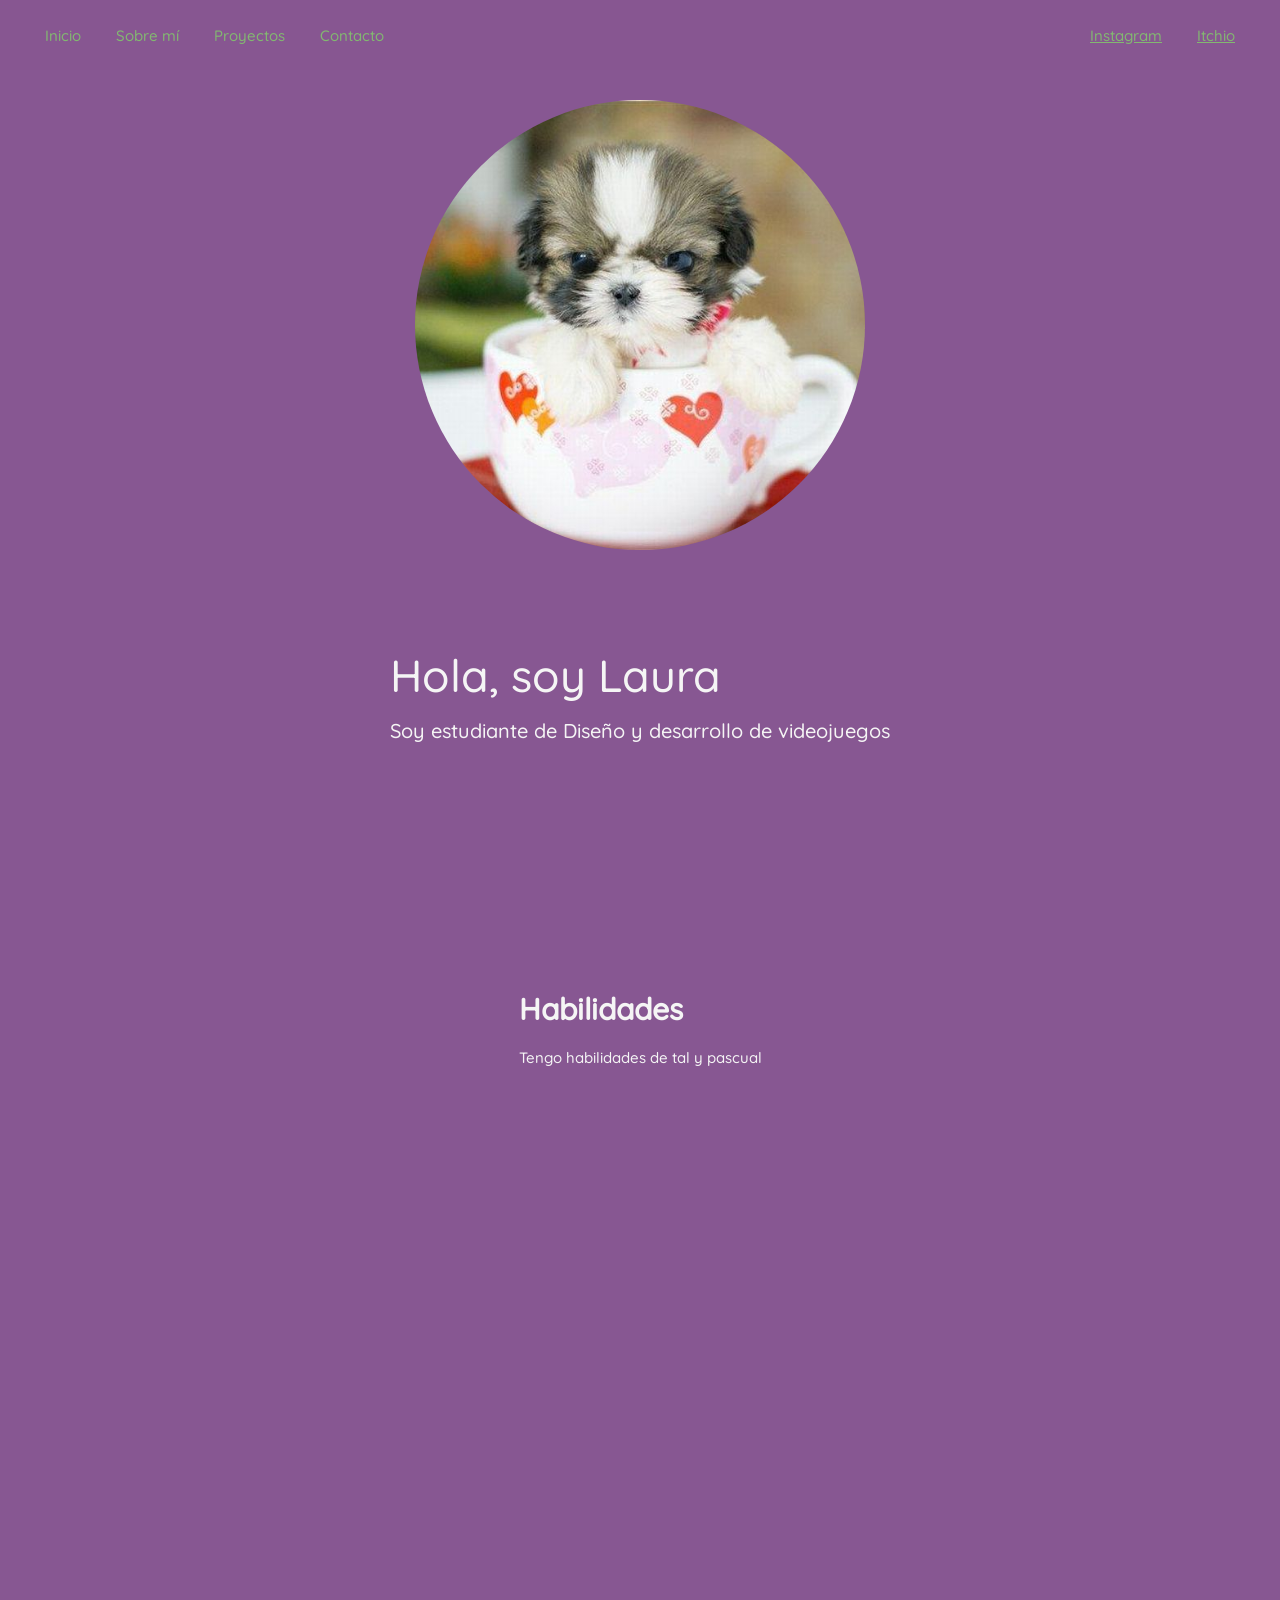
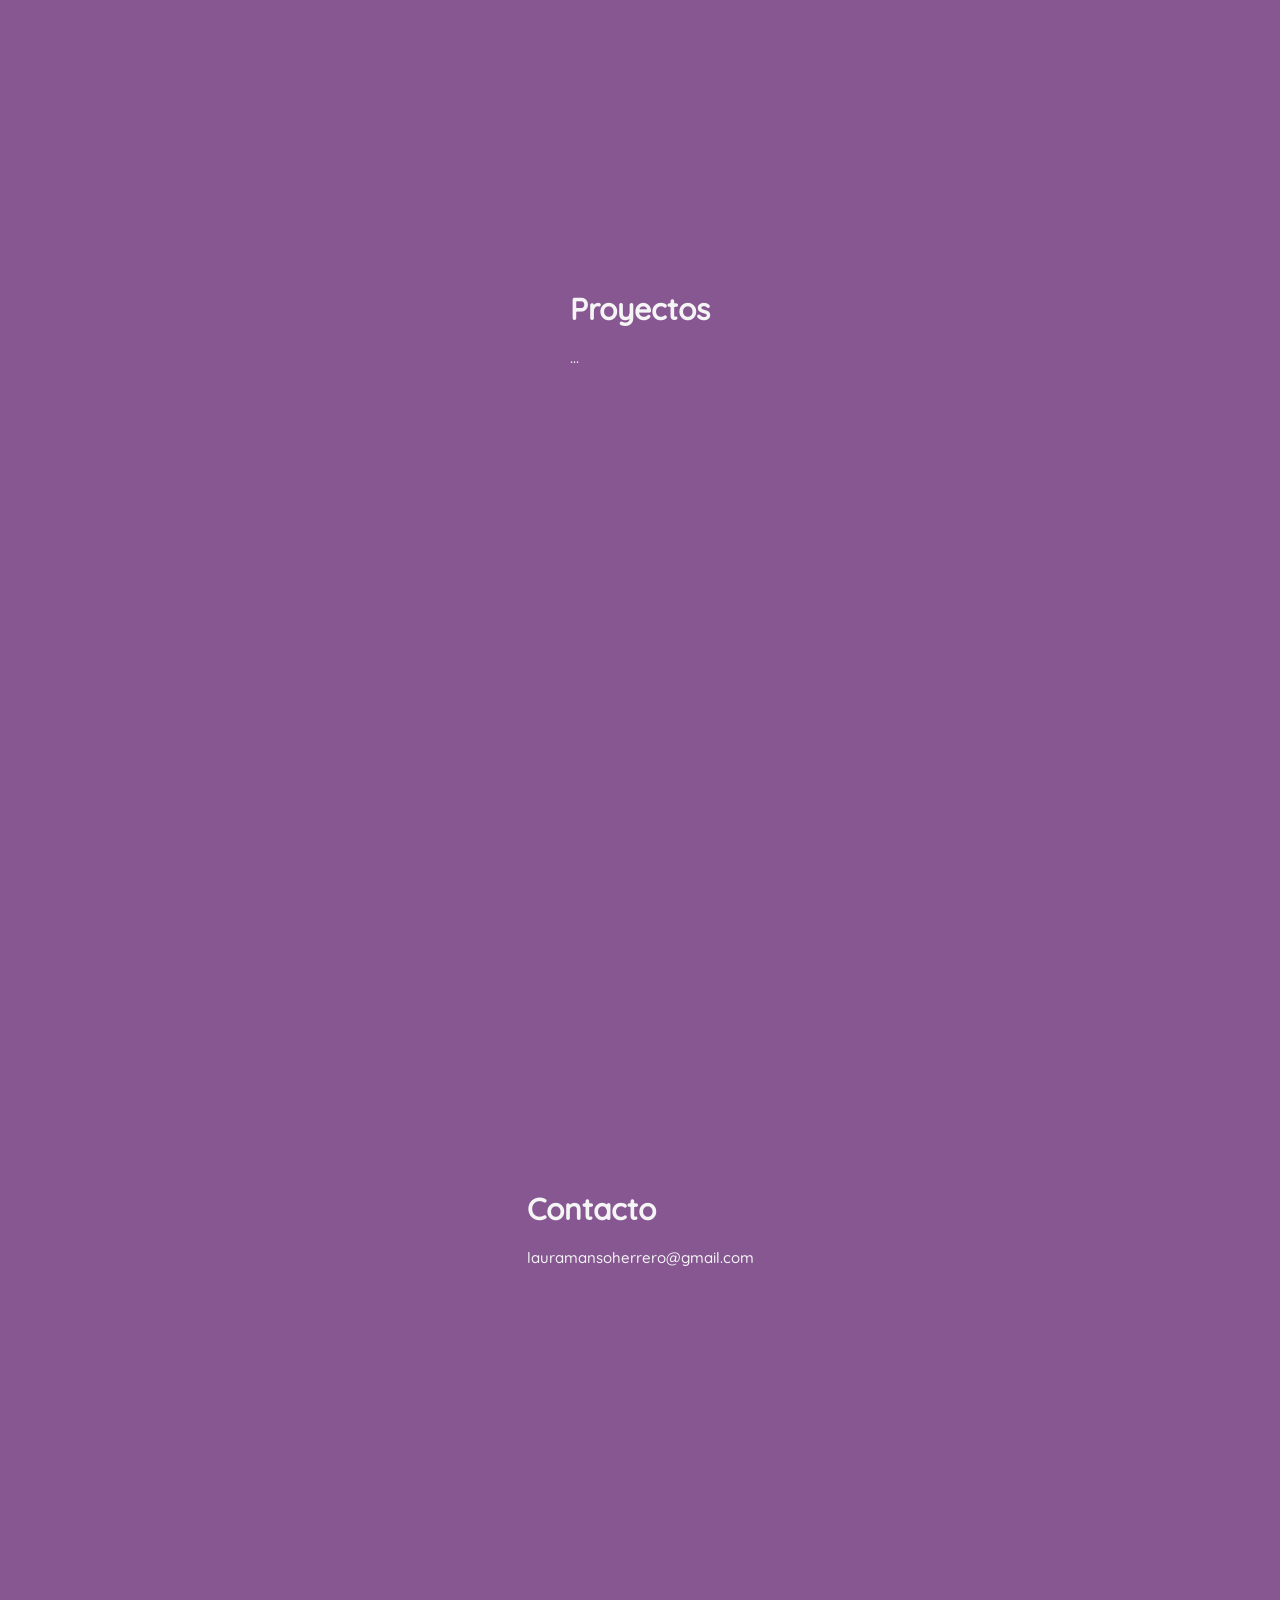
==== index.html @ bc9042a1 "Ajustes" ====
<!DOCTYPE html>
<html lang="en"> 

    <head>
        <meta charset="utf-8">
        <meta name="viewport" content="width=device-width, initial-scale=1">
        <title>Laura Manso Herrero</title>
        <link rel="stylesheet" href="main.css"></link>
    </head>


    <body>
        <!--Overlay-->
        <div class="overlay">
            <div class="navbar">
              <!--Barra de navegación-->
              <div class="menu">
                    <div class="navButton" onclick="goto('inicio')">
                        <span>Inicio</span>
                    </div>
                    <div class="navButton" onclick="goto('about')">
                        <span>Sobre mí</span>
                    </div>
                    <div class="navButton" onclick="goto('proyectos')">
                        <span>Proyectos</span>
                    </div>
                    <div class="navButton" onclick="goto('contacto')">
                        <span>Contacto</span>
                    </div>
              </div>

              <!--Redes sociales-->
              <div class="redes">
                    <a href= "https://www.instagram.com/lauriman_/" class="navButton">
                        <span>Instagram</span>
                    </a>
                    <a href= "https://lauriman.itch.io" class="navButton">
                        <span>Itchio</span>
                    </a>
              </div>
            </div>  
        </div>

        <!--Inicio-->
        <div id="inicio" class="page">
            <div class="fotoPerfil">
                <img src="Imagenes/Laura.jpg">
                <div></div>
            </div>
            <div class="textoInicio">
                <span id="inicioTitulo">Hola, soy Laura</span>
                <span id="inicioTexto">Soy estudiante de Diseño y desarrollo de videojuegos</span>
            </div>
        </div>

        <!--About-->
        <div id="about" class="page">
            <!--Foto-->
            <h1>Habilidades</h1>
            <span>Tengo habilidades de tal y pascual</span>
        </div>

        <!--Proyectos-->
        <div id="proyectos" class="page">
            <h1>Proyectos</h1>
            <span>...</span>
        </div>

        <!--Contacto-->
        <div id="contacto" class="page">
            <h1>Contacto</h1>
            <span>lauramansoherrero@gmail.com</span>
        </div>
        <script src="main.js"></script>
    </body>
</html>
---- main.css ----
@font-face {
    font-family: quicksand;
    src: url('../Fuentes/Quicksand-Medium.ttf');
}

html{
    height: 100%;
    width: 100%;
    padding: 0;
    margin: 0;

    font-family: quicksand;
    font-size: 15px;

    scroll-behavior: smooth;

    /*Colores*/
    --fondo: #875792;
    --button: #83b871;
    --text: #f5f5f5;
    --text2:#83b871;
}

body{
    min-height: 100%;
    width: 100%;
    padding: 0;
    margin: 0;

    display: flex;
    flex-direction: column;

    background: var(--fondo);
    color: var(--text);
    fill: var(--text);
}

.page {
    height: fit-content;
    min-height: 100vh;
    width: var(--pageW);
    margin: 0 auto;
    padding: 70px 0;
    box-sizing: border-box;
    position: relative;
    display: flex;
    flex-direction: column;
}

.button{
    min-height: 48px;
    width: fit-content;
    padding: 0 20px;

    display: flex;
    align-items: center;
    justify-content: center;

    font-family: roboto;
    font-size: .93rem;
    white-space: nowrap;
    color: var(--text);

    box-sizing: border-box;
    border: solid 1px var(--button);
    border-radius: 4px 8px;

    cursor: pointer;
}

/*Scroll bar*/
body::-webkit-scrollbar {
  width: 15px;               /* width of the entire scrollbar */
}

body::-webkit-scrollbar-track {
  background: #83b871;        /* color of the tracking area */
}

body::-webkit-scrollbar-thumb {
  background-color: var(--fondo);    /* color of the scroll thumb */
  border-radius: 20px;       /* roundness of the scroll thumb */
  border: 4px solid #83b871;  /* creates padding around scroll thumb */
}

/*Barra de navegación*/
.overlay {
    height: 100%;
    width: 100%;
}


/* Navbar container */
.navbar {
    width: 100%;
    height: 70px;
    padding: 0 min(5vw, 45px);

    position: fixed;
    top: 0;
    left: 0;

    display: flex;
    justify-content: space-between;
    align-items: center;
    gap: 35px;

    box-sizing: border-box;
    background: color-mix(in srgb, var(--fondo) 80%, transparent);

    z-index: 50;
}

.menu{
    display: flex;
    gap: 35px;
    align-items: start;
}

.redes{
    display:flex;
    gap: 35px;
    align-items: end;
}

.navButton {
    display: flex;
    font-family: quicksand;
    font-size: 1em;
    color: var(--text2);
    cursor: pointer;
    transition: color 0.3s ease; /*Transición suave*/
}



/*Redes sociales*/




/*Inicio*/
#inicio {
    display: flex;
    justify-content: space-between;
    align-content: center;
    gap: 40px;
    padding: 100px 5vw;
}

.fotoPerfil{
    height: min(50vh, 60vw);
    width: min(50vh, 60vw);
    
    margin: 0 auto;
    

    display: flex;
    flex-direction: column;
}

.fotoPerfil > img {
    height: 100%;
    width: 100%;
    object-fit: cover;
    z-index: -1;

    border-radius: 50%;
}

.textoInicio{
    flex: 1;
    display: flex;
    flex-direction: column;
    justify-content: center;
    gap: 15px
}

#inicioTitulo{
    font-size: 45px;
    font-family: quicksand;
}

#inicioTexto{
    font-size: 20px;
    font-family: quicksand;
}

/*About*/

/*Proyectos*/

/*Contacto*/
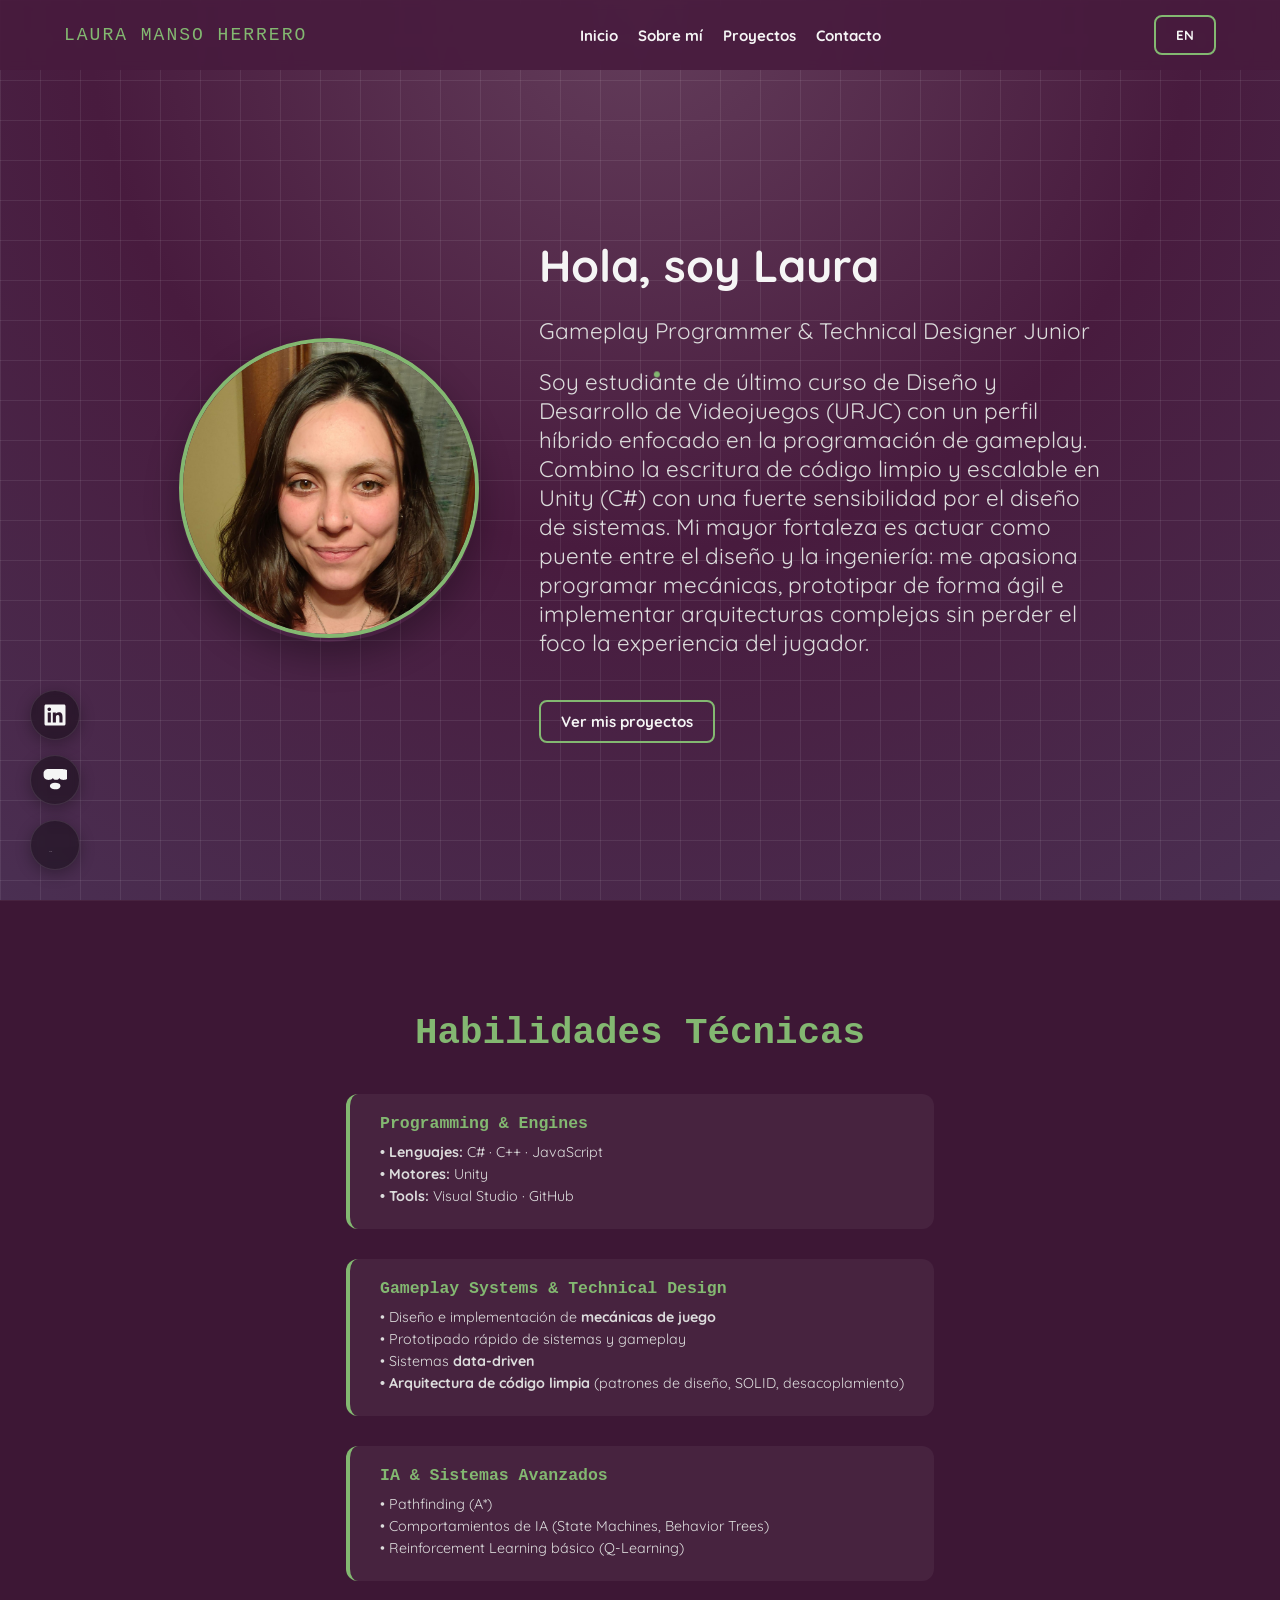
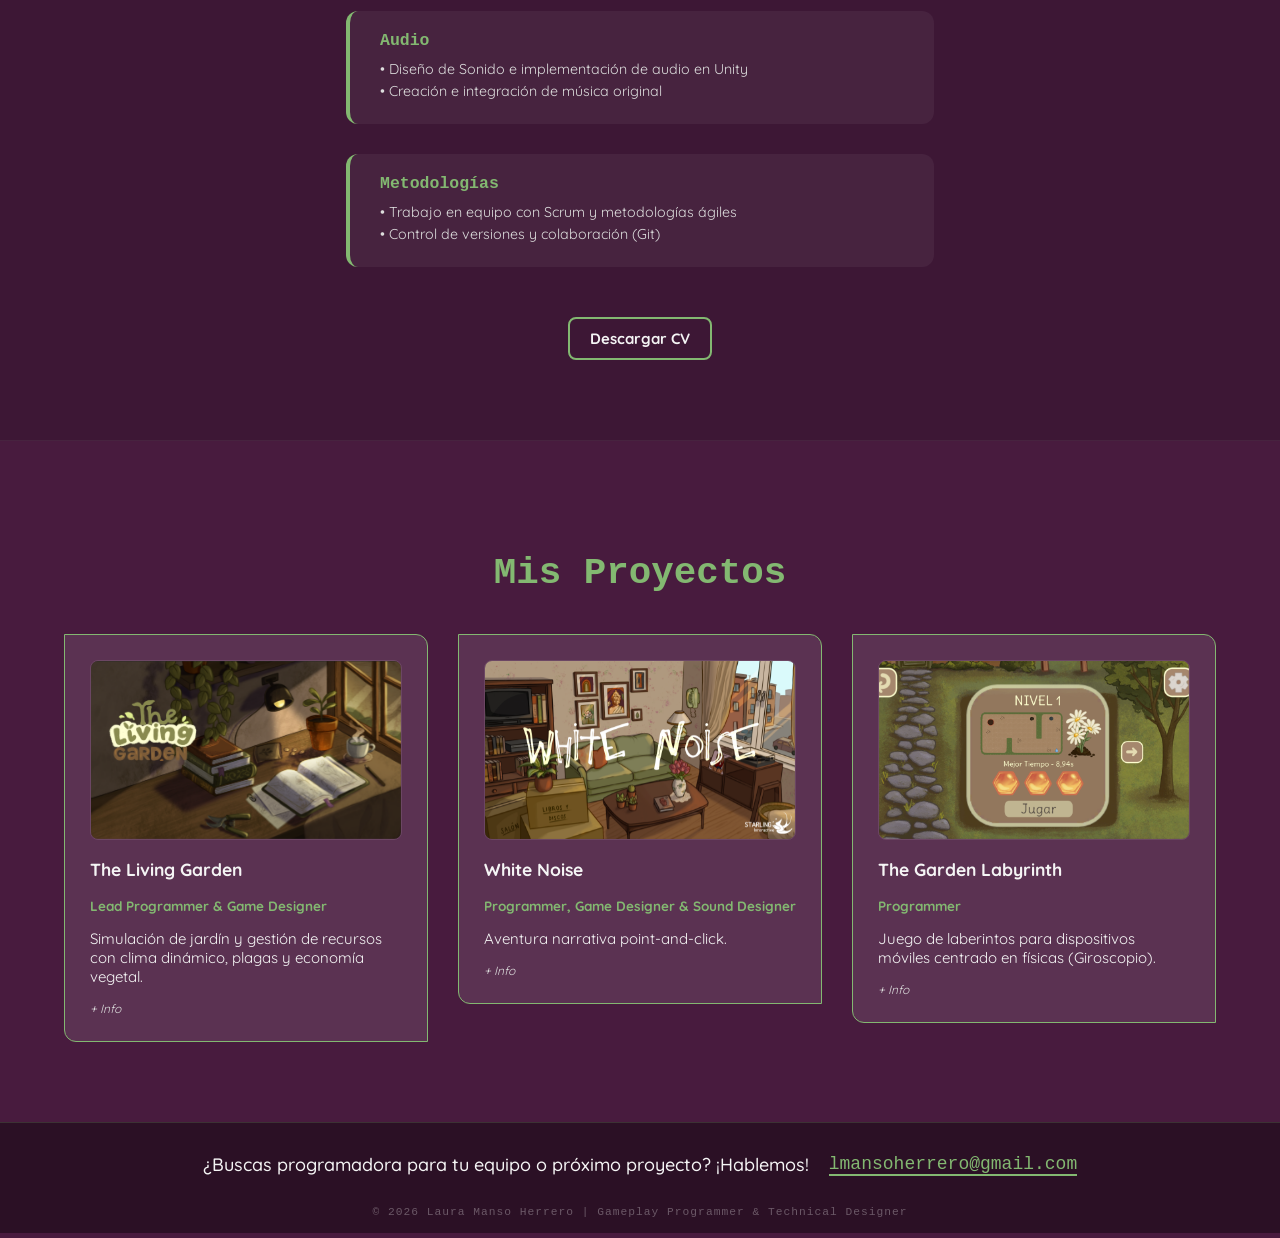
==== commit 2a63b991: "Portfolio" ====
--- a/index.html
+++ b/index.html
@@ -1,76 +1,355 @@
 <!DOCTYPE html>
-<html lang="en"> 
-
-    <head>
-        <meta charset="utf-8">
-        <meta name="viewport" content="width=device-width, initial-scale=1">
-        <title>Laura Manso Herrero</title>
-        <link rel="stylesheet" href="main.css"></link>
-    </head>
-
-
-    <body>
-        <!--Overlay-->
-        <div class="overlay">
-            <div class="navbar">
-              <!--Barra de navegación-->
-              <div class="menu">
-                    <div class="navButton" onclick="goto('inicio')">
-                        <span>Inicio</span>
-                    </div>
-                    <div class="navButton" onclick="goto('about')">
-                        <span>Sobre mí</span>
-                    </div>
-                    <div class="navButton" onclick="goto('proyectos')">
-                        <span>Proyectos</span>
-                    </div>
-                    <div class="navButton" onclick="goto('contacto')">
-                        <span>Contacto</span>
-                    </div>
-              </div>
-
-              <!--Redes sociales-->
-              <div class="redes">
-                    <a href= "https://www.instagram.com/lauriman_/" class="navButton">
-                        <span>Instagram</span>
-                    </a>
-                    <a href= "https://lauriman.itch.io" class="navButton">
-                        <span>Itchio</span>
-                    </a>
-              </div>
-            </div>  
+<html lang="es">
+
+<head>
+    <meta charset="utf-8">
+    <meta name="viewport" content="width=device-width, initial-scale=1">
+    <title>Laura Manso Herrero | Portfolio</title>
+    <meta name="description"
+        content="Portfolio de Laura Manso Herrero: Gameplay Programmer y Game Designer. Especializada en mecánicas, IA y sistemas.">
+    <meta property="og:title" content="Laura Manso Herrero | Portfolio">
+    <meta property="og:description"
+        content="Gameplay Programmer & Game Designer. Explorando mecánicas, IA y diseño de sistemas.">
+    <meta property="og:url" content="https://laurimans.github.io/laurimans/">
+    <meta property="og:type" content="website">
+    <meta property="og:image" content="Imagenes/Laura.jpg">
+    <link rel="preconnect" href="https://fonts.googleapis.com">
+    <link rel="preconnect" href="https://fonts.gstatic.com" crossorigin>
+    <link rel="preload" href="https://fonts.googleapis.com/css2?family=Quicksand:wght@400;600;700&display=swap"
+        as="style" onload="this.onload=null;this.rel='stylesheet'">
+    <link rel="icon" type="image/png" href="Imagenes/Icono.png">
+    <link rel="stylesheet" href="main.css">
+    <script src="main.js" defer></script>
+</head>
+
+<body>
+    <div id="loading-screen">
+        <div class="loader-content">
+            <span class="loader-text" data-i18n="loader_text">Loading...</span>
+            <div class="loader-bar">
+                <div class="loader-progress"></div>
+            </div>
         </div>
-
-        <!--Inicio-->
-        <div id="inicio" class="page">
-            <div class="fotoPerfil">
-                <img src="Imagenes/Laura.jpg">
-                <div></div>
-            </div>
-            <div class="textoInicio">
-                <span id="inicioTitulo">Hola, soy Laura</span>
-                <span id="inicioTexto">Soy estudiante de Diseño y desarrollo de videojuegos</span>
-            </div>
+    </div>
+
+    <header class="header-overlay">
+        <nav class="navbar">
+            <div class="logo">
+                <a href="#home">LAURA MANSO HERRERO</a>
+            </div>
+            <div class="menu">
+                <a href="#home" class="nav-button" data-i18n="nav_home">Inicio</a>
+                <a href="#about" class="nav-button" data-i18n="nav_about">Sobre mí</a>
+                <a href="#projects" class="nav-button" data-i18n="nav_projects">Proyectos</a>
+                <a href="#contact" class="nav-button" data-i18n="nav_contact">Contacto</a>
+            </div>
+            <div class="social-languages">
+                <button id="btn-lang" class="button">EN</button>
+            </div>
+</button>
+
+        </nav>
+    </header>
+
+    <main>
+        <section id="home" class="page">
+            <div class="home-inner">
+                <div class="profile-container">
+                    <div class="profile-frame">
+                        <img src="Imagenes/Laura.jpeg" alt="Laura Manso Herrero">
+                        <div class="profile-effect"></div>
+                    </div>
+                </div>
+                <div class="hero-text-container">
+                    <h1 id="hero-title" data-i18n="about_name">Hola, soy Laura</h1>
+                    <p id="hero-subtitle" data-i18n="about_role">Gameplay Programmer & Technical Designer Junior</p>
+                    <p id="hero-text" data-i18n="about_desc">Soy estudiante de último curso de Diseño y Desarrollo de Videojuegos (URJC) con un perfil híbrido enfocado en la programación de gameplay. Combino la escritura de código limpio y escalable en Unity (C#) con una fuerte sensibilidad por el diseño de sistemas. 
+                        
+                        Mi mayor fortaleza es actuar como puente entre el diseño y la ingeniería: me apasiona programar mecánicas, prototipar de forma ágil e implementar arquitecturas complejas sin perder el foco la experiencia del jugador.
+                    </p>
+                    <a href="#projects" class="button btn-hero" data-i18n="btn_view_projects">Ver mis proyectos</a>
+                </div>
+            </div>
+        </section>
+
+        <section id="about" class="page">
+            <h2 class="section-title" data-i18n="skills_title">Habilidades Técnicas</h2>
+            <div class="skills-grid">
+                <div class="skill-card">
+                    <h3 data-i18n="skills_prog_title">Programming & Engines</h3>
+                    <ul>
+                        <li data-i18n="skills_prog_lang"><strong>• Lenguajes:</strong> C# · C++ · JavaScript</li>
+                        <li data-i18n="skills_prog_engine"><strong>• Motores:</strong> Unity</li>
+                        <li data-i18n="skills_prog_tools"><strong>• Tools:</strong> Visual Studio · GitHub</li>
+                    </ul>
+                </div>
+                <div class="skill-card">
+                    <h3 data-i18n="skills_design_title">Gameplay Systems & Technical Design</h3>
+                    <ul>
+                        <li data-i18n="skills_design_1">• Diseño e implementación de <strong>mecánicas de juego</strong>
+                        </li>
+                        <li data-i18n="skills_design_2">• Prototipado rápido de sistemas y gameplay</li>
+                        <li data-i18n="skills_design_3">• Sistemas <strong>data-driven</strong></li>
+                        <li data-i18n="skills_design_4"><strong>• Arquitectura de código limpia</strong> (patrones de
+                            diseño, SOLID, desacoplamiento)</li>
+                    </ul>
+                </div>
+                <div class="skill-card">
+                    <h3 data-i18n="skills_ai_title">IA & Sistemas Avanzados</h3>
+                    <ul>
+                        <li data-i18n="skills_ai_1">• Pathfinding (A*)</li>
+                        <li data-i18n="skills_ai_2">• Comportamientos de IA (State Machines, Behavior Trees)</li>
+                        <li data-i18n="skills_ai_3">• Reinforcement Learning básico (Q-Learning)</li>
+                    </ul>
+                </div>
+                <div class="skill-card">
+                    <h3 data-i18n="skills_audio_title">Audio</h3>
+                    <ul>
+                        <li data-i18n="skills_audio_1">• Diseño de Sonido e implementación de audio en Unity</li>
+                        <li data-i18n="skills_audio_2">• Creación e integración de música original</li>
+                    </ul>
+                </div>
+                <div class="skill-card">
+                    <h3 data-i18n="skills_method_title">Metodologías</h3>
+                    <ul>
+                        <li data-i18n="skills_method_1">• Trabajo en equipo con Scrum y metodologías ágiles</li>
+                        <li data-i18n="skills_method_2">• Control de versiones y colaboración (Git)</li>
+                    </ul>
+                </div>
+                <div class="cv-container">
+                    <a href="docs/CV_LauraMansoHerrero.pdf" download class="button" data-i18n="btn_cv">Descargar CV</a>
+                </div>
+            </div>
+        </section>
+
+        <section id="projects" class="page">
+            <h2 class="section-title" data-i18n="projects_title">Mis Proyectos</h2>
+            <div class="projects-grid">
+                <div class="project-card" role="button" tabindex="0">
+                    <div class="project-thumbnail">
+                        <img src="Imagenes/TheLivingGarden.png" alt="The Living Garden">
+                    </div>
+                    <div class="project-summary">
+                        <h3 data-i18n="p1_title">The Living Garden</h3>
+                        <span class="project-role" data-i18n="p1_role">Lead Programmer & Game Designer</span>
+                        <p class="project-short-desc" data-i18n="p1_short">Simulación de jardín y gestión de recursos
+                            con clima dinámico, plagas y economía vegetal.</p>
+                        <span class="expand-notice" data-i18n="project_expand">+ Info</span>
+                    </div>
+                    <div class="project-expanded-content">
+                        <div class="expanded-inner">
+                            <h2 data-i18n="p1_title">The Living Garden</h2>
+                            <div class="modal-two-columns">
+                                <div class="modal-media-col">
+                                    
+                                    <video controls poster="Imagenes/tu-portada.jpg" class="media-main-video">
+                                        <source src="Imagenes/TheLivingGardenVideo.mp4" type="video/mp4">
+                                        Tu navegador no soporta el elemento de video.
+                                    </video>
+                                    <div class="tech-details">
+                                        <h4 style="margin-top: 20px;" data-i18n="project_tech_sheet">Ficha Técnica</h4>
+                                        <ul class="meta-list">
+                                            <li data-i18n="p1_engine"><strong>Motor:</strong> Unity 6</li>
+                                            <li data-i18n="p1_lang"><strong>Lenguaje:</strong> C#</li>
+                                            <li data-i18n="p1_dev"><strong>Desarrollo:</strong> 3 meses (Equipo de 4)
+                                            </li>
+                                        </ul>
+                                    </div>
+                                </div>
+                                <div class="modal-info-col">
+                                    <div class="tech-details">
+                                        <h4 data-i18n="project_tech_contrib">Contribuciones Técnicas</h4>
+                                        <p data-i18n="p1_tech1"><strong>• Arquitectura Event-Driven:</strong> Implementé
+                                            un sistema completamente por eventos (Observer) eliminando el uso masivo de
+                                            Update(), consiguiendo una mejora notable en rendimiento.</p>
+                                        <p data-i18n="p1_tech2"><strong>• Optimización espacial:</strong> Matrices 2D +
+                                            HashSet para gestión eficiente de plantas y validaciones rápidas.</p>
+                                        <p data-i18n="p1_tech3"><strong>• Sistemas Data-Driven:</strong> Diseño de una
+                                            arquitectura escalable con ScriptableObjects y principios SOLID que permitió
+                                            al equipo iterar balanceo sin recompilar.</p>
+                                        <h4 data-i18n="p1_gd_title">Game Design & Systems</h4>
+                                        <p data-i18n="p1_gd1">- Diseño de un ecosistema interconectado con sinergias
+                                            (sombra, polinización, biodiversidad).</p>
+                                        <p data-i18n="p1_gd2">- Sistema de economía de riesgo/recompensa con clima
+                                            dinámico y dificultad adaptativa.</p>
+                                        <p data-i18n="p1_gd3">- Feedback visual y táctico a través de animaciones
+                                            flotantes y cambios en el terreno.</p>
+                                        <div class="project-links">
+                                            <a href="https://github.com/rippleGames25/Juego" target="_blank"
+                                                class="button button-small" data-i18n="btn_github_view">Ver Código
+                                                (GitHub)</a>
+                                            <a href="https://ripple-games.itch.io/the-living-garden" target="_blank"
+                                                class="button button-small" data-i18n="btn_itchio_play">Jugar en
+                                                Itch.io</a>
+                                        </div>
+                                    </div>
+                                </div>
+                            </div>
+                        </div>
+                    </div>
+                </div>
+
+                <div class="project-card" role="button" tabindex="0">
+                    <div class="project-thumbnail">
+                        <img src="Imagenes/WhiteNoise.png" alt="White Noise">
+                    </div>
+                    <div class="project-summary">
+                        <h3 data-i18n="p2_title">White Noise</h3>
+                        <span class="project-role" data-i18n="p2_role">Programmer, Game Designer & Sound Designer</span>
+                        <p class="project-short-desc" data-i18n="p2_short">Aventura narrativa point-and-click.</p>
+                        <span class="expand-notice" data-i18n="project_expand">+ Info</span>
+                    </div>
+                    <div class="project-expanded-content">
+                        <div class="expanded-inner">
+                            <h2 data-i18n="p2_title">White Noise</h2>
+                            <div class="modal-two-columns">
+                                
+                                <div class="modal-media-col">
+                                    
+                                    <video controls poster="Imagenes/tu-portada.jpg" class="media-main-video">
+                                        <source src="Imagenes/WhiteNoise.mp4" type="video/mp4">
+                                        Tu navegador no soporta el elemento de video.
+                                    </video>
+                                    <div class="tech-details">
+                                        <h4 style="margin-top: 10px;" data-i18n="project_tech_sheet">Ficha Técnica</h4>
+                                        <ul class="meta-list">
+                                            <li data-i18n="p2_engine"><strong>Motor:</strong> Unity 6</li>
+                                            <li data-i18n="p2_lang"><strong>Lenguaje:</strong> C#</li>
+                                            <li data-i18n="p2_dev"><strong>En desarrollo:</strong> Equipo de 2</li>
+                                        </ul>
+                                    </div>
+                                </div>
+                                <div class="modal-info-col">
+                                    <div class="tech-details">
+                                        <h4 data-i18n="project_tech_contrib">Contribuciones Técnicas</h4>
+                                        <p data-i18n="p2_tech1">• Sistema Data-Driven y modular usando ScriptableObjects
+                                            + Strategy Pattern, permitiendo crear objetos y dotarlos de comportamiento
+                                            sin código.</p>
+                                        <p data-i18n="p2_tech2">• Localization Manager: Optimizado con Dictionary para
+                                            acceso ultrarrápido a diálogos según fase temporal.</p>
+                                        <p data-i18n="p2_tech3">• Arquitectura desacoplada: Event-Driven (Observer)
+                                            entre UI, Input y elementos del mundo.</p>
+                                        <h4 data-i18n="p2_gd_title">Game Design</h4>
+                                        <p data-i18n="p2_gd1">- Progresión narrativa dividida en fases temporales con
+                                            exploración y requisitos variables.</p>
+                                        <p data-i18n="p2_gd2">- Eventos de ruptura de cuarta pared que aumentan
+                                            inmersión y tensión.</p>
+                                        <div class="project-links">
+                                            <a href="https://github.com/laurimans/WhiteNoise" target="_blank"
+                                                class="button button-small" data-i18n="btn_github_view">Ver Código
+                                                (GitHub)</a>
+                                            <a href="https://lauriman.itch.io/white-noise" target="_blank"
+                                                class="button button-small" data-i18n="btn_demo_download">Descargar
+                                                Demo (Itch.io)</a>
+                                        </div>
+                                    </div>
+                                </div>
+                            </div>
+                        </div>
+                    </div>
+                </div>
+
+                <div class="project-card" role="button" tabindex="0">
+                    <div class="project-thumbnail">
+                        <img src="Imagenes/TheGardenLaberynth.png" alt="The Garden Labyrinth">
+                    </div>
+                    <div class="project-summary">
+                        <h3 data-i18n="p3_title">The Garden Labyrinth</h3>
+                        <span class="project-role" data-i18n="p3_role">Programmer</span>
+                        <p class="project-short-desc" data-i18n="p3_short">Juego de laberintos para dispositivos móviles centrado en físicas (Giroscopio).</p>
+                        <span class="expand-notice" data-i18n="project_expand">+ Info</span>
+                    </div>
+                    <div class="project-expanded-content">
+                        <div class="expanded-inner">
+                            <h2 data-i18n="p3_title">The Garden Labyrinth</h2>
+                            <div class="modal-two-columns">
+                                <div class="modal-media-col">
+                                    
+                                    <video controls poster="Imagenes/tu-portada.jpg" class="media-main-video">
+                                        <source src="Imagenes/GardenMobile.mp4" type="video/mp4">
+                                        Tu navegador no soporta el elemento de video.
+                                    </video>
+                                    <div class="tech-details">
+                                        <h4 style="margin-top: 20px;" data-i18n="project_tech_sheet">Ficha Técnica</h4>
+                                        <ul class="meta-list">
+                                            <li data-i18n="p3_engine"><strong>Motor:</strong> Unity 6</li>
+                                            <li data-i18n="p3_lang"><strong>Lenguaje:</strong> C#</li>
+                                            <li data-i18n="p3_dev"><strong>Desarrollo:</strong> 1 mes (Equipo de 6)</li>
+                                        </ul>
+                                    </div>
+                                </div>
+                                <div class="modal-info-col">
+                                    <div class="tech-details">
+                                        <h4 data-i18n="project_tech_contrib">Contribuciones Técnicas</h4>
+                                        <p data-i18n="p3_tech2"><strong>• Optimización de Reinicios:</strong> Reseteo de los
+                                            objetos interactivos mediante interfaces, consiguiendo
+                                            reinicios de nivel instantáneos sin recargar la escena.</p>
+                                        <p data-i18n="p3_tech3"><strong>• Herramientas de Editor:</strong> Creación de herramientas
+                                            personalizadas en Unity que automatizan la
+                                            configuración de niveles en ScriptableObjects, reduciendo errores y
+                                            acelerando el diseño.</p>
+                                        <h4 data-i18n="p3_ui_title">UI & Game Feel</h4>
+                                        <p data-i18n="p3_ui1"><strong>• Carrusel de Niveles:</strong> Menú deslizante
+                                            personalizado con animaciones suaves para una navegación fluida.</p>
+                                        <p data-i18n="p3_ui3"><strong>• UI Procedural:</strong> Tarjetas de nivel que se
+                                            generan y configuran automáticamente según el progreso del jugador.</p>
+                                        <p data-i18n="p3_ui2"><strong>• Feedback Visual Dinámico:</strong> Sistema de
+                                            alerta en el HUD con un efecto de
+                                            palpitación cuando el temporizador está cerca del límite, aumentando la
+                                            tensión del jugador.</p>
+                                        <div class="project-links">
+                                            <a href="https://github.com/laurimans/Garden-Mobile" target="_blank"
+                                                class="button button-small" data-i18n="btn_github_view">Ver Código
+                                                (GitHub)</a>
+                                        </div>
+                                    </div>
+                                </div>
+                            </div>
+                        </div>
+                    </div>
+                </div>
+
+            </div>
+        </section>
+    </main>
+
+    <footer id="contact">
+        <div class="cta-section">
+            <h3 class="cta-text" data-i18n="footer_cta">¿Buscas programadora para tu equipo o próximo proyecto? ¡Hablemos!</h3>
+            <a href="mailto:lmansoherrero@gmail.com" class="cta-email">lmansoherrero@gmail.com</a>
         </div>
-
-        <!--About-->
-        <div id="about" class="page">
-            <!--Foto-->
-            <h1>Habilidades</h1>
-            <span>Tengo habilidades de tal y pascual</span>
+        <div class="footer-meta" data-i18n="footer_meta">
+            © 2026 Laura Manso Herrero | Gameplay Programmer & Technical Designer
         </div>
-
-        <!--Proyectos-->
-        <div id="proyectos" class="page">
-            <h1>Proyectos</h1>
-            <span>...</span>
+    </footer>
+
+    <div class="floating-socials">
+        <a href="https://www.linkedin.com/in/laura-manso-herrero-0681393b4/" target="_blank" class="social-link"
+            aria-label="LinkedIn">
+            <svg class="social-icon" xmlns="http://www.w3.org/2000/svg" viewBox="0 0 448 512">
+                <path
+                    d="M416 32H31.9C14.3 32 0 46.5 0 64.3v383.4C0 465.5 14.3 480 31.9 480H416c17.6 0 32-14.5 32-32.3V64.3c0-17.8-14.4-32.3-32-32.3zM135.4 416H69V202.2h66.5V416zm-33.2-243c-21.3 0-38.5-17.3-38.5-38.5S80.9 96 102.2 96c21.2 0 38.5 17.3 38.5 38.5 0 21.3-17.2 38.5-38.5 38.5zm282.1 243h-66.4V312c0-24.8-.5-56.7-34.5-56.7-34.6 0-39.9 27-39.9 54.9V416h-66.4V202.2h63.7v29.2h.9c8.9-16.8 30.6-34.5 62.9-34.5 67.2 0 79.7 44.3 79.7 101.9V416z" />
+            </svg>
+        </a>
+        <a href="https://lauriman.itch.io" target="_blank" class="social-link" aria-label="Itch.io">
+            <svg class="social-icon" xmlns="http://www.w3.org/2000/svg" viewBox="0 0 512 512">
+                <path
+                    d="M78.6 30.8C42 42.1 19 62.4 13.9 92.9c-2.4 14.5-2.2 64.9.4 83.3 5.4 38.3 33.7 67.2 73.1 74.4 20.3 3.7 41.6 3.7 63.8-.1 26-4.5 45.4-17.6 57.3-38.6 15.3 27 38.3 40.5 70.8 40.5 32.5 0 55.5-13.5 70.8-40.5 11.9 21 31.3 34.1 57.3 38.6 22.2 3.8 43.5 3.8 63.8.1 39.4-7.2 67.7-36.1 73.1-74.4 2.6-18.4 2.8-68.8.4-83.3-5.1-30.5-28.1-50.8-64.7-62.1-23.7-7.3-70.1-10.4-224-10.4-153.9 0-200.3 3.1-224 10.4zM256 313.1c-30.8 0-59.5 7.6-80.4 21.3-19.3 12.6-28.8 28.6-28.8 47.9 0 20.1 10.1 37.1 30.5 50.8 21.3 14.4 51.5 22.5 83.1 22.5 29.8 0 58.7-7.2 79.5-20.2 21.1-13.2 32-30.1 32-51.1 0-21.7-11.4-38.9-33.3-51.4-22.1-12.7-52-19.8-82.6-19.8z" />
+            </svg>
+        </a>
+        <a href="https://github.com/laurimans" target="_blank" class="social-link" aria-label="GitHub">
+    <svg class="social-icon" xmlns="http://www.w3.org/2000/svg" viewBox="0 0 496 512">
+        <path d="M165.9 397.4c0 2-2.3 3.6-5.2 3.6-3.3.3-5.6-1.3-5.6-3.6 0-2 2.3-3.6 5.2-3.6 3-.3 5.6 1.3 5.6 3.6zm-31.1-4.5c-.7 2 1.3 4.3 4.3 4.9 2.6 1 5.6 0 6.2-2s-1.3-4.3-4.3-5.2c-2.6-.7-5.5.3-6.2 2.3zm44.2-1.7c-2.9.7-4.9 2.6-4.6 4.9.3 2 2.9 3.3 5.9 2.6 2.9-.7 4.9-2.6 4.6-.3-1.9-3-3.2-5.9-2.9zM244.8 8C106.1 8 0 113.3 0 252c0 110.9 69.8 205.8 169.5 239.2 12.8 2.3 17.3-5.6 17.3-12.1 0-6.2-.3-40.4-.3-61.4 0 0-70 15-84.7-29.8 0 0-11.4-29.1-27.8-36.6 0 0-22.9-15.7 1.6-15.4 0 0 24.9 2 38.6 25.8 21.9 38.6 58.6 27.5 72.9 20.9 2.3-16 8.8-27.1 16-33.7-55.9-6.2-112.3-14.3-112.3-110.5 0-27.5 7.6-41.3 23.6-58.9-2.6-6.5-11.1-33.3 2.6-67.9 20.9-6.5 69 27 69 27 20-5.6 41.5-8.5 62.8-8.5s42.8 2.9 62.8 8.5c0 0 48.1-33.6 69-27 13.7 34.7 5.2 61.4 2.6 67.9 16 17.7 25.8 31.5 25.8 58.9 0 96.5-58.9 104.2-114.8 110.5 9.2 7.9 17 22.9 17 46.4 0 33.7-.3 75.4-.3 83.6 0 6.5 4.6 14.4 17.3 12.1C428.2 457.8 496 362.9 496 252 496 113.3 383.5 8 244.8 8zM97.2 352.9c-1.3 1-1 3.3.7 5.2 1.6 1.6 3.9 2.3 5.2 1 1.3-1 1-3.3-.7-5.2-1.6-1.6-3.9-2.3-5.2-1zm-10.8-8.1c-.7 1.3.3 2.9 2.3 3.9 1.6 1 3.6.7 4.3-.7.7-1.3-.3-2.9-2.3-3.9-2-.6-3.6-.3-4.3.7zm32.4 35.6c-1.6 1.3-1 4.3 1.3 6.2 2.3 2.3 5.2 2.6 6.5 1 1.3-1.3.7-4.3-1.3-6.2-2.2-2.3-5.2-2.6-6.5-1zm-11.4-14.7c-1.6 1-1.6 3.6 0 5.9 1.6 2.3 4.3 3.3 5.6 2.3 1.6-1.3 1.6-3.9 0-6.2-1.4-2.3-4-3.3-5.6-2z" fill="white"></path>
+    </svg>
+</a>
+    </div>
+
+    <div id="project-modal" class="modal-overlay">
+        <div class="modal-content">
+            <button class="close-btn" id="modal-close-btn">✖</button>
+            <div id="modal-body"></div>
         </div>
-
-        <!--Contacto-->
-        <div id="contacto" class="page">
-            <h1>Contacto</h1>
-            <span>lauramansoherrero@gmail.com</span>
-        </div>
-        <script src="main.js"></script>
-    </body>
+    </div>
+</body>
+
 </html>
--- a/main.css
+++ b/main.css
@@ -1,194 +1,863 @@
-@font-face {
-    font-family: quicksand;
-    src: url('../Fuentes/Quicksand-Medium.ttf');
-}
-
-html{
-    height: 100%;
-    width: 100%;
-    padding: 0;
-    margin: 0;
-
-    font-family: quicksand;
-    font-size: 15px;
-
-    scroll-behavior: smooth;
-
-    /*Colores*/
-    --fondo: #875792;
+*, *::before, *::after {
+    box-sizing: border-box;
+}
+
+:root {
+    --bg-color: #481b3e;
     --button: #83b871;
     --text: #f5f5f5;
-    --text2:#83b871;
-}
-
-body{
-    min-height: 100%;
-    width: 100%;
+    --text-muted: #dcdcdc;
+    --card-bg: rgba(255, 255, 255, 0.1);
+    --card-hover: rgba(255, 255, 255, 0.15);
+    --font-main: 'Quicksand', sans-serif;
+    --font-mono: monospace;
+    --space-xs: 5px;
+    --space-sm: 10px;
+    --space-md: 15px;
+    --space-lg: 20px;
+    --space-xl: 30px;
+    --space-xxl: 40px;
+    --space-huge: 60px;
+    --space-section: 80px; 
+    --radius-sm: 4px;
+    --radius-md: 8px;
+    --radius-lg: 12px;
+    --radius-round: 50%;
+}
+
+html {
+    scroll-behavior: smooth;
+    font-family: var(--font-main);
+    font-size: 15px;
+}
+
+body {
+    background-color: var(--bg-color);
+    background-image: 
+        linear-gradient(rgba(255, 255, 255, 0.08) 1px, transparent 1px),
+        linear-gradient(90deg, rgba(255, 255, 255, 0.08) 1px, transparent 1px),
+        radial-gradient(circle at 50% 0%, color-mix(in srgb, var(--bg-color), white 15%) 0%, var(--bg-color) 50%, #4a2f52 100%);
+    background-size: var(--space-xxl) var(--space-xxl), var(--space-xxl) var(--space-xxl), 100% 100%;
+    background-attachment: fixed;
+    color: var(--text);
+    margin: 0;
     padding: 0;
-    margin: 0;
-
+    min-height: 100vh;
     display: flex;
     flex-direction: column;
-
-    background: var(--fondo);
+    scrollbar-width: thin;
+    scrollbar-color: var(--button) rgba(0, 0, 0, 0.2);
+}
+
+.page {
+    padding: var(--space-section) 5vw; 
+    scroll-margin-top: var(--space-section); 
+    display: flex;
+    flex-direction: column;
+    justify-content: center;
+}
+
+.section-title {
+    font-family: var(--font-mono);
+    font-size: 2.5rem;
+    margin-bottom: var(--space-xxl);
+    text-align: center;
+    color: var(--button);
+}
+
+.button {
+    background: transparent;
     color: var(--text);
-    fill: var(--text);
-}
-
-.page {
-    height: fit-content;
-    min-height: 100vh;
-    width: var(--pageW);
-    margin: 0 auto;
-    padding: 70px 0;
-    box-sizing: border-box;
-    position: relative;
-    display: flex;
-    flex-direction: column;
-}
-
-.button{
-    min-height: 48px;
-    width: fit-content;
-    padding: 0 20px;
-
+    border: 2px solid var(--button);
+    padding: var(--space-sm) var(--space-lg);
+    border-radius: var(--radius-md);
+    cursor: pointer;
+    font-family: var(--font-main);
+    font-weight: bold;
+    transition: all 0.3s ease;
+    text-decoration: none;
+
+    &:hover {
+        background: var(--button);
+        color: var(--bg-color);
+    }
+
+    &.button-small {
+        font-size: 0.85rem;
+        padding: 8px var(--space-md);
+        border-width: 1px;
+    }
+}
+
+.btn-hero {
+    margin-top: 20px;
+    display: inline-block;
+}
+
+.social-link {
     display: flex;
     align-items: center;
     justify-content: center;
-
-    font-family: roboto;
-    font-size: .93rem;
-    white-space: nowrap;
-    color: var(--text);
-
-    box-sizing: border-box;
-    border: solid 1px var(--button);
-    border-radius: 4px 8px;
-
-    cursor: pointer;
-}
-
-/*Scroll bar*/
-body::-webkit-scrollbar {
-  width: 15px;               /* width of the entire scrollbar */
-}
-
-body::-webkit-scrollbar-track {
-  background: #83b871;        /* color of the tracking area */
-}
-
-body::-webkit-scrollbar-thumb {
-  background-color: var(--fondo);    /* color of the scroll thumb */
-  border-radius: 20px;       /* roundness of the scroll thumb */
-  border: 4px solid #83b871;  /* creates padding around scroll thumb */
-}
-
-/*Barra de navegación*/
-.overlay {
-    height: 100%;
-    width: 100%;
-}
-
-
-/* Navbar container */
-.navbar {
-    width: 100%;
-    height: 70px;
-    padding: 0 min(5vw, 45px);
-
+    transition: transform 0.2s cubic-bezier(0.175, 0.885, 0.32, 1.275); 
+
+    .social-icon {
+        width: 28px;
+        height: 28px;
+        fill: var(--text); 
+        transition: fill 0.3s ease;
+    }
+
+    &:hover {
+        transform: scale(1.15);
+
+        .social-icon {
+            fill: var(--button);
+        }
+    }
+}
+
+#loading-screen {
     position: fixed;
     top: 0;
     left: 0;
-
+    width: 100vw;
+    height: 100vh;
+    background-color: #111;
+    z-index: 99999;
+    display: flex;
+    align-items: center;
+    justify-content: center;
+    transition: opacity 0.6s ease, visibility 0.6s ease;
+
+    &.is-hidden {
+        opacity: 0;
+        visibility: hidden;
+    }
+
+    .loader-content {
+        text-align: center;
+    }
+
+    .loader-text {
+        color: var(--button);
+        font-family: var(--font-mono);
+        font-size: 1.1rem;
+        letter-spacing: 2px;
+        margin-bottom: var(--space-md);
+        display: inline-block;
+        animation: blink 1s infinite alternate;
+    }
+
+    .loader-bar {
+        width: 250px;
+        height: 4px;
+        background: rgba(255, 255, 255, 0.1);
+        border-radius: var(--radius-sm);
+        overflow: hidden;
+        margin: 0 auto;
+    }
+
+    .loader-progress {
+        width: 0%;
+        height: 100%;
+        background: var(--button);
+        animation: load-simulate 1.5s ease-in-out forwards;
+    }
+}
+
+@keyframes blink {
+    0% { opacity: 0.5; }
+    100% { opacity: 1; }
+}
+
+@keyframes load-simulate {
+    0% { width: 0%; }
+    30% { width: 35%; }
+    70% { width: 60%; }
+    100% { width: 100%; }
+}
+
+.header-overlay {
+    position: fixed;
+    top: 0;
+    width: 100%;
+    z-index: 100;
+}
+
+.navbar {
     display: flex;
     justify-content: space-between;
     align-items: center;
-    gap: 35px;
-
-    box-sizing: border-box;
-    background: color-mix(in srgb, var(--fondo) 80%, transparent);
-
-    z-index: 50;
-}
-
-.menu{
-    display: flex;
-    gap: 35px;
-    align-items: start;
-}
-
-.redes{
-    display:flex;
-    gap: 35px;
-    align-items: end;
-}
-
-.navButton {
-    display: flex;
-    font-family: quicksand;
-    font-size: 1em;
-    color: var(--text2);
+    padding: var(--space-md) 5vw;
+    background: color-mix(in srgb, var(--bg-color) 90%, transparent);
+    backdrop-filter: blur(5px);
+}
+
+.menu, .social-languages {
+    display: flex;
+    gap: var(--space-lg);
+    align-items: center;
+}
+
+.nav-button {
     cursor: pointer;
-    transition: color 0.3s ease; /*Transición suave*/
-}
-
-
-
-/*Redes sociales*/
-
-
-
-
-/*Inicio*/
-#inicio {
-    display: flex;
-    justify-content: space-between;
-    align-content: center;
-    gap: 40px;
-    padding: 100px 5vw;
-}
-
-.fotoPerfil{
-    height: min(50vh, 60vw);
-    width: min(50vh, 60vw);
+    color: var(--text);
+    font-weight: bold;
+    transition: color 0.3s ease;
+    text-decoration: none;
+
+    &:hover {
+        color: var(--button);
+    }
+}
+
+.logo a {
+    font-family: var(--font-mono);
+    font-size: 1.2rem;
+    letter-spacing: 2px;
+    color: var(--button);
+    text-decoration: none;
+}
+
+#home {
+    min-height: 100vh;
+    padding-top: var(--space-section);
+    padding-bottom: 0;
+    display: flex;
+    align-items: center;
+    justify-content: center;
+
+    .home-inner {
+        width: 80%;
+        max-width: 1200px;
+        display: flex;
+        margin: 0 auto;
+        flex-direction: row;
+        align-items: center;
+        justify-content: center;
+        gap: var(--space-huge);
+    }
+
+    .profile-container {
+        display: flex;
+        justify-content: flex-end;
+    }
+
+    .profile-frame {
+        animation: levitate 4s ease-in-out infinite;
+        box-shadow: 0 15px 35px rgba(0, 0, 0, 0.3);
+        border-radius: var(--radius-round);
+
+        img {
+            width: 300px;
+            height: 300px;
+            border-radius: var(--radius-round);
+            object-fit: cover;
+            border: 4px solid var(--button);
+        }
+    }
+
+    .hero-text-container {
+        text-align: left;
+
+        h1 {
+            font-size: 3rem;
+            margin: 0 0 var(--space-md) 0;
+        }
+
+        p {
+            font-size: 1.5rem;
+            color: var(--text-muted);
+        }
+    }
+}
+
+@keyframes levitate {
+    0% { transform: translateY(0px); }
+    50% { transform: translateY(-15px); }
+    100% { transform: translateY(0px); }
+}
+
+#about {
+    background: rgba(0, 0, 0, 0.15);
+    border-top: 1px solid rgba(255, 255, 255, 0.05);
+    border-bottom: 1px solid rgba(255, 255, 255, 0.05);
+
+    .skills-grid {
+        display: flex;
+        flex-direction: column; 
+        align-items: center;    
+        gap: var(--space-xl);
+        max-width: 600px;       
+        margin: 0 auto;         
+    }
+
+    .skill-card {
+        width: 100%;            
+        background: rgba(255, 255, 255, 0.05);
+        padding: var(--space-lg) var(--space-xl);
+        border-radius: var(--radius-lg);
+        border-left: 4px solid var(--button); 
+        transition: transform 0.3s ease;
+
+        h3 {
+            color: var(--button);
+            margin-top: 0;
+            font-family: var(--font-mono);
+            font-size: 1.1rem;
+            margin-bottom: var(--space-sm);
+        }
+
+        ul {
+            list-style: none;
+            padding: 0;
+            margin: 0;
+            text-align: start; 
+        }
+
+        li {
+            margin-bottom: 4px;
+            font-size: 0.95rem;
+            color: var(--text-muted);
+        }
+    }
+
+    .cv-container {
+        display: flex;
+        justify-content: center;
+        margin-top: var(--space-lg);
+    }
+}
+
+#projects {
+    .projects-grid {
+        display: grid;
+        grid-template-columns: repeat(auto-fit, minmax(320px, 1fr));
+        gap: var(--space-xl);
+        align-items: start;
+        --stagger-delay: 150ms;
+    }
+}
+
+@keyframes slideIn {
+    to { opacity: 1; transform: translateY(0); }
+}
+
+.project-card {
+    background: var(--card-bg);
+    border-radius: var(--radius-lg);
+    padding: 25px;
+    cursor: pointer;
+    transition: all 0.3s ease;
+    border-radius: 0 12px 0 12px; 
+    border: 1px solid var(--button);
+    opacity: 0;
+    transform: translateY(20px);
+    transition: opacity 0.6s ease-out, transform 0.6s ease-out, background 0.3s ease, border-color 0.3s ease;
+
+    .project-thumbnail {
+        width: 100%;
+        height: 180px;
+        border-radius: var(--radius-md);
+        overflow: hidden;
+        margin-bottom: var(--space-md);
+        border: 1px solid rgba(255, 255, 255, 0.1);
+
+        img {
+            width: 100%;
+            height: 100%;
+            object-fit: cover;
+            display: block;
+            transition: transform 0.5s ease;
+            will-change: transform;
+        }
+
+        .thumbnail-placeholder {
+            width: 100%;
+            height: 100%;
+            background: rgba(0, 0, 0, 0.3);
+            display: flex;
+            align-items: center;
+            justify-content: center;
+            color: var(--text-muted);
+            font-size: 0.9rem;
+            font-weight: bold;
+            transition: transform 0.5s ease;
+            will-change: transform;
+        }
+    }
+
+    .project-role {
+        color: var(--button);
+        font-weight: bold;
+        font-size: 0.9rem;
+        display: block;
+        margin-bottom: var(--space-sm);
+    }
+
+    .expand-notice {
+        font-size: 0.8rem;
+        color: var(--text-muted);
+        font-style: italic;
+        display: block;
+        margin-top: var(--space-sm);
+        transition: opacity 0.3s;
+    }
+
+    .project-expanded-content {
+        display: none; 
+    }
+
+    &:hover {
+        border-color: var(--button);
+        background: var(--card-hover);
+
+        .thumbnail-placeholder, 
+        .project-thumbnail img {
+            transform: scale(1.1); 
+        }
+    }
+
+    &.is-expanded {
+        grid-column: 1 / -1;
+        background: var(--card-hover);
+
+        .project-thumbnail {
+            height: 300px;
+            transition: height 0.4s ease;
+        }
+
+        .project-expanded-content {
+            display: grid;
+            grid-template-rows: 1fr;
+        }
+
+        .expand-notice {
+            opacity: 0;
+        }
+
+        .expanded-inner {
+            opacity: 1;
+            margin-top: var(--space-lg);
+            padding-top: var(--space-lg);
+            border-top: 1px solid rgba(255, 255, 255, 0.2);
+            overflow: hidden;
+            transition: opacity 0.3s ease, margin-top 0.3s ease, padding-top 0.3s ease;
+        }
+    }
+}
+
+.project-card.is-visible {
+    opacity: 1;
+    transform: translateY(0);
+}
+
+.tech-details {
+    text-align: left;
+    background: rgba(0, 0, 0, 0.15);
+    padding: var(--space-lg);
+    border-radius: var(--radius-md);
+    margin-bottom: var(--space-sm);
+    display: inline-block;
+    width: auto;
+
+    h4 {
+
+        color: var(--button);
+        font-size: 1.2rem;
+        margin: 0 0 var(--space-md) 0;
+        border-bottom: 1px solid rgba(255, 255, 255, 0.1);
+        padding-bottom: var(--space-xs);
+    }
+
+    p {
+        margin: 8px 0;
+        font-size: 0.95rem;
+        line-height: 1.5;
+    }
+
+    strong {
+        color: var(--text);
+    }
+
+    ul {
+        margin-top: var(--space-md);
+        padding-left: var(--space-lg);
+        font-size: 0.95rem;
+        color: var(--text-muted);
+
+        li {
+            margin-bottom: 8px;
+        }
+    }
+}
+
+.project-links {
+    display: flex;
+    gap: var(--space-md);
+    margin-top: 25px;
+    flex-wrap: wrap;
+}
+
+.modal-overlay {
+    position: fixed;
+    top: 0;
+    left: 0;
+    width: 100vw;
+    height: 100vh;
+    background: rgba(0, 0, 0, 0.85);
+    backdrop-filter: blur(8px);
+    display: flex;
+    align-items: center;
+    justify-content: center;
+    z-index: 1000;
+    opacity: 0;
+    pointer-events: none;
+    transition: opacity 0.3s ease;
+
+    .modal-content {
+        background: var(--bg-color);
+        border: 2px solid var(--button);
+        border-radius: var(--radius-lg);
+        width: 90%;
+        max-width: 1080px;
+        max-height: 90vh;
+        overflow-y: auto;
+        padding: var(--space-xxl) var(--space-xl);
+        position: relative;
+        box-shadow: 0 10px 30px rgba(0, 0, 0, 0.5);
+        transform: translateY(20px);
+        transition: transform 0.3s cubic-bezier(0.25, 1, 0.5, 1);
+    }
+
+    &.is-active {
+        opacity: 1;
+        pointer-events: auto;
+
+        .modal-content {
+            transform: translateY(0);
+        }
+    }
+}
+
+
+
+.media-main-video img {
+    width: 100%;
+    height: 100%;
+    object-fit: cover; 
+}
+
+.media-gallery img {
+    width: 100%; 
+    height: 150px;
+    object-fit: cover;
+    border-radius: var(--radius-md);
+    cursor: pointer;
+}
+
+.project-expanded-content .modal-two-columns img {
+    max-width: 100%;    
+    max-height: 400px;  
+    width: 100%;        
+    height: auto;       
+    object-fit: cover;  
+    border-radius: var(--radius-md);
+    display: block;
+}
+
+.close-btn {
+    position: absolute;
+    top: 5px;    
+    right: 5px;
+    padding: 10px;
+    background: transparent;
+    border: none;
+    color: var(--text-muted);
+    font-size: 1.5rem;
+    cursor: pointer;
+    transition: color 0.2s;
+    padding: 10px;          
+    line-height: 1;
+    z-index: 10;
+
+    &:hover {
+        color: var(--button);
+    }
+}
+
+.modal-two-columns {
+    display: flex;
+    flex-direction: row;
+    align-items: center;
+    gap: var(--space-xl);
+}
+
+.modal-media-col {
+    flex: 1.2;
+    display: flex;
+    flex-direction: column;
+    gap: var(--space-md);
+
+    .media-main-video {
+        width: 100%;
+        height: 300px;
+        background: rgba(0, 0, 0, 0.4);
+        border-radius: var(--radius-md);
+        display: flex;
+        align-items: center;
+        justify-content: center;
+        border: 1px solid rgba(255,255,255,0.1);
+        color: var(--button);
+        font-weight: bold;
+    }
+
+    .media-gallery {
+        display: flex;
+        gap: var(--space-sm);
+
+        .media-img {
+            flex: 1;
+            height: 100px;
+            background: rgba(0, 0, 0, 0.3);
+            border-radius: var(--radius-md);
+            display: flex;
+            align-items: center;
+            justify-content: center;
+            font-size: 0.8rem;
+            color: var(--text-muted);
+        }
+    }
+}
+
+.modal-info-col {
+    flex: 1;
+}
+
+#project-modal .expanded-inner {
+    opacity: 1;
+    visibility: visible;
+    margin-top: 0;
+    padding-top: 0;
+    border-top: none;
+}
+
+.meta-list {
+    list-style: none !important;
+    padding-left: 0 !important;
+    margin-top: var(--space-sm) !important;
+}
+
+#contact {
+    padding: var(--space-xl) 5vw var(--space-md);
+    background: rgba(0, 0, 0, 0.4);
+    border-top: 1px solid rgba(131, 184, 113, 0.2);
+    display: flex;
+    flex-direction: column;
+    gap: var(--space-xl);
+}
+
+.cta-section {
+    display: flex;
+    align-items: center;
+    justify-content: center;
+    gap: 20px;
+    flex-wrap: wrap;
+}
+
+.cta-text {
+    font-size: 1.2rem;
+    margin: 0;
+    font-weight: 500;
+}
+
+.cta-email {
+    font-size: 1.2rem;
+    font-family: var(--font-mono);
+    color: var(--button);
+    text-decoration: none;
+    border-bottom: 2px solid var(--button);
+    transition: all 0.3s ease;
     
-    margin: 0 auto;
-    
-
+    &:hover {
+        background: var(--button);
+        color: var(--bg-color);
+    }
+}
+
+.footer-meta {
+    text-align: center;
+    font-size: 0.75rem;
+    color: rgba(255, 255, 255, 0.3);
+    font-family: var(--font-mono);
+    letter-spacing: 1px;
+}
+
+.floating-socials {
+    position: fixed;
+    bottom: var(--space-xl);
+    left: var(--space-xl);
     display: flex;
     flex-direction: column;
-}
-
-.fotoPerfil > img {
-    height: 100%;
-    width: 100%;
-    object-fit: cover;
-    z-index: -1;
-
-    border-radius: 50%;
-}
-
-.textoInicio{
-    flex: 1;
-    display: flex;
-    flex-direction: column;
-    justify-content: center;
-    gap: 15px
-}
-
-#inicioTitulo{
-    font-size: 45px;
-    font-family: quicksand;
-}
-
-#inicioTexto{
-    font-size: 20px;
-    font-family: quicksand;
-}
-
-/*About*/
-
-/*Proyectos*/
-
-/*Contacto*/
-
+    gap: var(--space-md);
+    z-index: 90;
+
+    .social-link {
+        background: rgba(0, 0, 0, 0.4);
+        padding: 12px;
+        border-radius: var(--radius-round);
+        border: 1px solid rgba(255, 255, 255, 0.1);
+        backdrop-filter: blur(5px);
+        box-shadow: 0 4px 15px rgba(0, 0, 0, 0.3);
+        
+        .social-icon {
+            width: 24px;
+            height: 24px;
+        }
+    }
+}
+
+#firefly {
+    position: fixed;
+    top: 0;
+    left: 0;
+    width: 6px;
+    height: 6px;
+    background-color: var(--button);
+    border-radius: var(--radius-round);
+    pointer-events: none;
+    z-index: 9999;
+    will-change: transform;
+    animation: pulse-glow 2s infinite alternate ease-in-out;
+}
+
+@keyframes pulse-glow {
+    0% { 
+        opacity: 0.6; 
+        box-shadow: 0 0 8px 2px var(--button); 
+    }
+    100% { 
+        opacity: 1; 
+        box-shadow: 0 0 18px 6px color-mix(in srgb, var(--button) 80%, white); 
+    }
+}
+
+::-webkit-scrollbar {
+    width: 10px;
+}
+
+::-webkit-scrollbar-track {
+    background: rgba(0, 0, 0, 0.2);
+}
+
+::-webkit-scrollbar-thumb {
+    background: var(--button);
+    border-radius: var(--space-sm);
+
+    &:hover {
+        background: color-mix(in srgb, var(--button) 80%, white);
+    }
+}
+
+@media (max-width: 768px) {
+    .page {
+        padding: var(--space-section) var(--space-lg);
+    }
+
+    .navbar {
+        display: flex;
+        justify-content: space-between;
+        align-items: center;
+        padding: var(--space-md) 8vw; 
+        background: rgba(45, 30, 48, 0.8);
+        backdrop-filter: blur(10px);
+        border-bottom: 1px solid rgba(131, 184, 113, 0.2);
+    }
+
+    .menu {
+        display: flex;
+        gap: var(--space-xl); 
+    }
+
+    .lang-toggle {
+        background: transparent;
+        border: 1px solid var(--button);
+        color: var(--button);
+        padding: 4px 12px;
+        border-radius: var(--radius-sm);
+        cursor: pointer;
+        font-family: var(--font-mono);
+        transition: all 0.3s ease;
+    }
+
+    .lang-toggle:hover {
+        background: var(--button);
+        color: var(--bg-color);
+    }
+
+    #home {
+        min-height: 100vh;
+        padding-top: var(--space-section);
+        padding-bottom: var(--space-lg);
+
+        .home-inner {
+            width: 95%;
+            flex-direction: column;
+            text-align: center;
+            gap: var(--space-xl);
+        }
+
+        .profile-container {
+            justify-content: center;
+        }
+
+        .hero-text-container {
+            text-align: center;
+
+            h1 {
+                font-size: 2.2rem;
+            }
+            p {
+                font-size: 1.2rem;
+            }
+        }
+
+        .profile-frame img {
+            width: 200px;
+            height: 200px;
+        }
+    }
+
+    .section-title {
+        font-family: var(--font-mono);
+        font-size: 2rem;
+        margin-bottom: var(--space-xl);
+    }
+
+    #about .skills-grid {
+        grid-template-columns: 1fr;
+    }
+
+    .floating-socials {
+        bottom: var(--space-lg);
+        left: 50%;
+        transform: translateX(-50%);
+        flex-direction: row;
+        background: rgba(0, 0, 0, 0.6);
+        padding: var(--space-sm) var(--space-lg);
+        border-radius: var(--space-xl);
+        border: 1px solid rgba(255, 255, 255, 0.1);
+        backdrop-filter: blur(8px);
+
+        .social-link {
+            background: transparent;
+            border: none;
+            box-shadow: none;
+            padding: 5px var(--space-sm);
+        }
+    }
+
+    .modal-two-columns {
+        flex-direction: column;
+    }
+}
